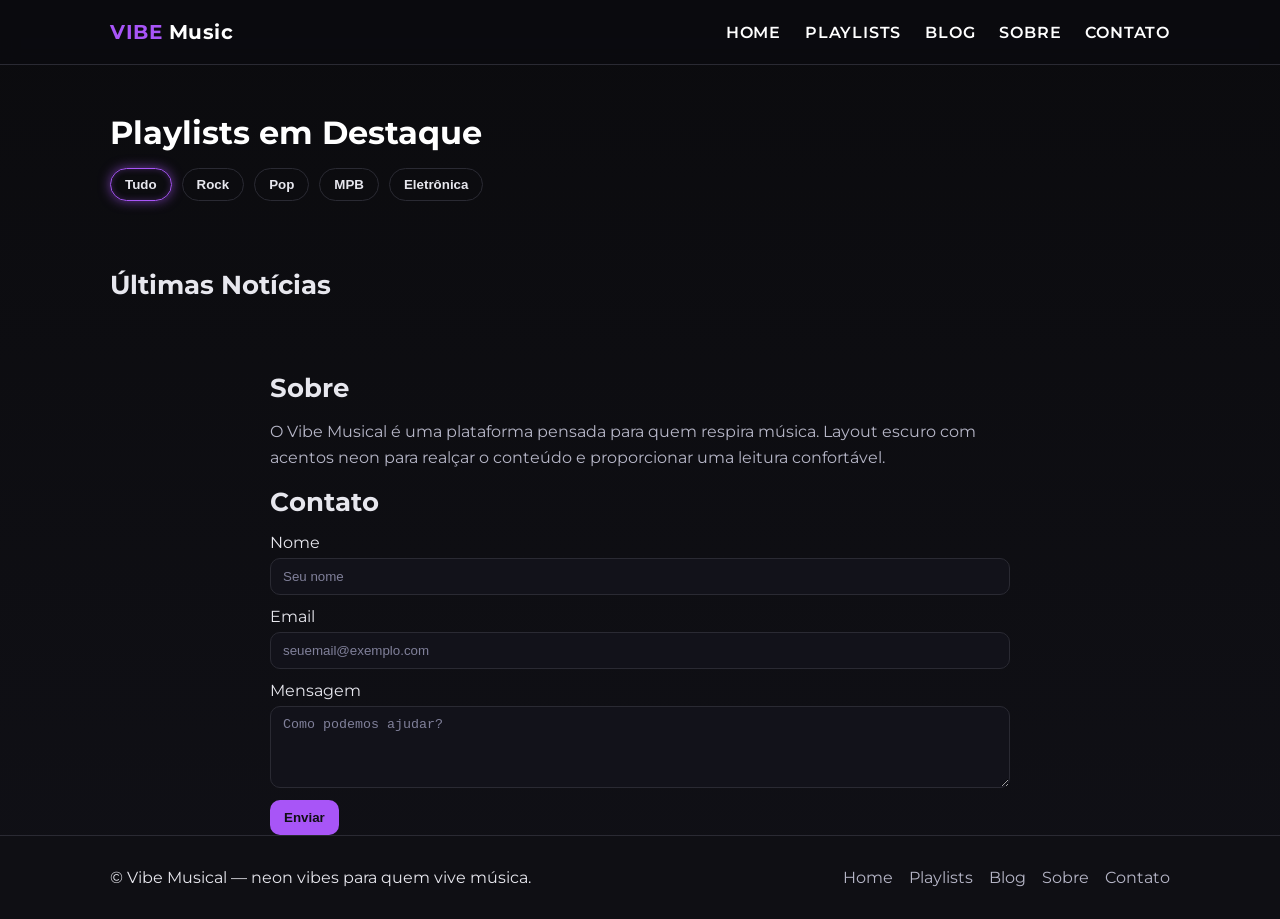
==== index.html @ f0f44915 "adiciona site Vibe Musical" ====
<!DOCTYPE html>
<html lang="pt-BR">
<head>
  <meta charset="UTF-8" />
  <meta name="viewport" content="width=device-width,initial-scale=1" />
  <title>Vibe Musical</title>
  <link rel="stylesheet" href="style.css" />
  <link rel="preconnect" href="https://fonts.googleapis.com">
  <link rel="preconnect" href="https://fonts.gstatic.com" crossorigin>
  <link
    href="https://fonts.googleapis.com/css2?family=Montserrat:wght@400;600;700&display=swap"
    rel="stylesheet">
</head>
<body>
  <header class="site-header">
    <div class="container header-inner">
      <a href="#" class="brand"><span class="color-text">Vibe</span> Music</a>

      <button class="nav-toggle" aria-label="Abrir menu" aria-expanded="false" aria-controls="primary-nav">
        <span class="nav-toggle-bar"></span>

        <span class="nav-toggle-bar"></span>
        <span class="nav-toggle-bar"></span>
      </button>

      <nav id="primary-nav" class="nav" data-visible="false">
        <a href="#home">HOME</a>
        <a href="#playlists">PLAYLISTS</a>
        <a href="#blog">BLOG</a>
        <a href="#sobre">SOBRE</a>
        <a href="#contato">CONTATO</a>
      </nav>
    </div>
  </header>

  <main>
    <!-- HERO -->
    <section class="hero" id="home">
      <div class="container hero-inner">
        <h1 class="page-title">Playlists em Destaque</h1>

        <div class="filter-row">
          <button class="pill active" data-genre="all">Tudo</button>
          <button class="pill" data-genre="Rock">Rock</button>
          <button class="pill" data-genre="Pop">Pop</button>
          <button class="pill" data-genre="MPB">MPB</button>
          <button class="pill" data-genre="Eletrônica">Eletrônica</button>
        </div>

        <div class="grid grid-playlists" id="playlistGrid">
          <!-- Cards gerados via JS -->
        </div>
      </div>
    </section>

    <!-- ÚLTIMAS NOTÍCIAS -->
    <section class="news" id="blog">
      <div class="container">
        <h2 class="section-title">Últimas Notícias</h2>
        <div class="grid grid-news" id="newsGrid">
          <!-- Cards gerados via JS -->
        </div>
      </div>
    </section>

    <!-- SOBRE -->
    <section class="sobre" id="sobre">
      <div class="container narrow">
        <h2 class="section-title">Sobre</h2>
        <p class="lead">
          O Vibe Musical é uma plataforma pensada para quem respira música.
          Layout escuro com acentos neon para realçar o conteúdo e proporcionar uma leitura confortável.
        </p>
      </div>
    </section>

    <!-- CONTATO -->
    <section class="contato" id="contato">
      <div class="container narrow">
        <h2 class="section-title">Contato</h2>
        <form class="contact-form" id="contactForm">
          <div class="form-row">
            <label for="nome">Nome</label>
            <input id="nome" name="nome" type="text" placeholder="Seu nome" required />
          </div>
          <div class="form-row">
            <label for="email">Email</label>
            <input id="email" name="email" type="email" placeholder="seuemail@exemplo.com" required />
          </div>
          <div class="form-row">
            <label for="mensagem">Mensagem</label>
            <textarea id="mensagem" name="mensagem" rows="4" placeholder="Como podemos ajudar?" required></textarea>
          </div>
          <button type="submit" class="btn">Enviar</button>
          <p class="form-feedback" id="formFeedback" hidden>Mensagem enviada! Entraremos em contato.</p>
        </form>
      </div>
    </section>
  </main>

  <footer class="site-footer">
    <div class="container footer-inner">
      <p>© Vibe Musical — neon vibes para quem vive música.</p>
      <div class="footer-links">
        <a href="#home">Home</a>
        <a href="#playlists">Playlists</a>
        <a href="#blog">Blog</a>
        <a href="#sobre">Sobre</a>
        <a href="#contato">Contato</a>
      </div>
    </div>
  </footer>

  <script src="script.js"></script>
</body>
</html>
---- style.css ----
:root {
  --black: #0b0b0e;
  --dark-grey: #14141a;
  --neon-purple: #a855f7;
  --light-neon-purple: #c084fc;
  --neon-green: #22d3ee;
  --text: #e7e7ee;
  --muted: #b6b6c7;
  --card: #1a1a22;
  --border: #2a2a33;
}

*,
*::before,
*::after { box-sizing: border-box; }

html, body {
  margin: 0;
  padding: 0;
  background: linear-gradient(180deg, var(--black) 0%, #101016 100%);
  color: var(--text);
  font-family: "Montserrat", system-ui, -apple-system, Segoe UI, Roboto, Arial, sans-serif;
}

img { max-width: 100%; display: block; }

a { color: var(--light-neon-purple); text-decoration: none; }
a:hover { color: var(--neon-green); }

.container {
  width: 100%;
  max-width: 1100px;
  margin: 0 auto;
  padding: 0 20px;
}
.color-text { 
    color: var(--neon-purple); 
    text-transform: uppercase;
}

/* Header */
.site-header {
  position: sticky;
  top: 0;
  z-index: 50;
  background: rgba(10, 10, 15, 0.8);
  backdrop-filter: blur(8px);
  border-bottom: 1px solid var(--border);
}

.header-inner {
  display: flex;
  align-items: center;
  justify-content: space-between;
  min-height: 64px;
}

.brand {
  font-weight: 700;
  font-size: 1.25rem;
  color: #fff;
  letter-spacing: 0.5px;
}

/* Nav */
.nav {
  display: flex;
  gap: 24px;
  align-items: center;
}

.nav a {
  color: #fff;
  font-weight: 600;
  letter-spacing: 0.8px;
}

.nav a:hover {
  color: var(--light-neon-purple);
}

/* Mobile toggle */
.nav-toggle {
  display: none;
  width: 44px;
  height: 36px;
  border: 1px solid var(--border);
  border-radius: 8px;
  background: var(--dark-grey);
  cursor: pointer;
  align-items: center;
  justify-content: center;
  gap: 4px;
}

.nav-toggle-bar {
  width: 22px;
  height: 2px;
  background: #fff;
  display: block;
  border-radius: 2px;
}

/* Hero */
.hero {
  padding: 48px 0 16px;
}

.page-title {
  font-size: 2rem;
  font-weight: 700;
  margin: 0 0 16px;
  color: #fff;
}

/* Pills (genre filter) */
.filter-row {
  display: flex;
  flex-wrap: wrap;
  gap: 10px;
  margin-bottom: 20px;
}

.pill {
  background: transparent;
  border: 1px solid var(--border);
  color: var(--text);
  padding: 8px 14px;
  border-radius: 999px;
  cursor: pointer;
  font-weight: 600;
}
.pill:hover { border-color: var(--light-neon-purple); color: var(--light-neon-purple); }
.pill.active {
  border-color: var(--neon-purple);
  box-shadow: 0 0 12px rgba(168,85,247,0.6), inset 0 0 6px rgba(168,85,247,0.3);
}

/* Grids */
.grid {
  display: grid;
  gap: 16px;
}

.grid-playlists {
  grid-template-columns: repeat(2, 1fr);
}

.grid-news {
  grid-template-columns: 1fr;
}

/* Cards */
.card {
  background: linear-gradient(180deg, var(--card), #191925);
  border: 1px solid var(--border);
  border-radius: 16px;
  overflow: hidden;
  position: relative;
}

.card-header {
  padding: 16px;
  display: flex;
  align-items: center;
  justify-content: space-between;
}

.card-title {
  font-weight: 700;
  font-size: 1.1rem;
  color: #fff;
}

.card-badge {
  font-size: 0.75rem;
  color: var(--neon-green);
  font-weight: 700;
}

.card-media {
  height: 140px;
  background: radial-gradient(120px 60px at 20% 30%, rgba(168,85,247,0.45), transparent 60%),
              radial-gradient(120px 60px at 80% 70%, rgba(34,211,238,0.35), transparent 60%),
              #12121a;
}

.card-body {
  padding: 16px;
  color: var(--muted);
  font-size: 0.95rem;
}

.card-actions {
  padding: 16px;
  display: flex;
  gap: 10px;
}

.btn {
  background: var(--neon-purple);
  color: #0f0f13;
  font-weight: 700;
  border: none;
  border-radius: 10px;
  padding: 10px 14px;
  cursor: pointer;
}
.btn:hover { background: var(--light-neon-purple); }

.btn-outline {
  background: transparent;
  color: var(--light-neon-purple);
  border: 1px solid var(--light-neon-purple);
}
.btn-outline:hover { color: var(--neon-green); border-color: var(--neon-green); }

/* News section */
.news { padding: 24px 0 48px; }
.section-title { font-size: 1.6rem; margin: 8px 0 16px; }

/* News card specifics */
.news-card {
  display: grid;
  grid-template-columns: 120px 1fr;
  gap: 16px;
  align-items: center;
  background: var(--card);
  border: 1px solid var(--border);
  border-radius: 16px;
  overflow: hidden;
}

.news-thumb {
  width: 120px;
  height: 120px;
  background:
    linear-gradient(135deg, rgba(168,85,247,0.5), rgba(34,211,238,0.4)),
    #1a1a22;
}

.news-content {
  padding-right: 16px;
}

.news-title {
  color: #fff;
  font-weight: 700;
  margin: 2px 0 6px;
}

.news-excerpt {
  color: var(--muted);
  font-size: 0.95rem;
}

/* Sobre & Contato */
.narrow { max-width: 780px; }
.lead { color: var(--muted); line-height: 1.6; }

.contact-form { margin-top: 12px; }
.form-row { display: grid; gap: 6px; margin-bottom: 12px; }
input, textarea {
  background: #12121a;
  border: 1px solid var(--border);
  color: var(--text);
  padding: 10px 12px;
  border-radius: 10px;
}
input::placeholder, textarea::placeholder { color: #80809a; }

/* Footer */
.site-footer {
  border-top: 1px solid var(--border);
  background: #0f0f14;
}
.footer-inner {
  display: flex;
  align-items: center;
  justify-content: space-between;
  gap: 10px;
  padding: 16px 20px;
}
.footer-links {
  display: flex;
  gap: 16px;
}
.footer-links a { color: var(--muted); }
.footer-links a:hover { color: var(--light-neon-purple); }

/* Responsive */
@media (max-width: 900px) {
  .grid-playlists { grid-template-columns: 1fr; }
}

@media (max-width: 768px) {
  .nav { display: none; }
  .nav[data-visible="true"] {
    display: flex;
    flex-direction: column;
    position: absolute;
    top: 64px;
    right: 20px;
    background: #12121a;
    border: 1px solid var(--border);
    border-radius: 12px;
    padding: 12px;
    gap: 12px;
  }
  .nav-toggle { display: inline-flex; }
  .news-card { grid-template-columns: 1fr; }
}
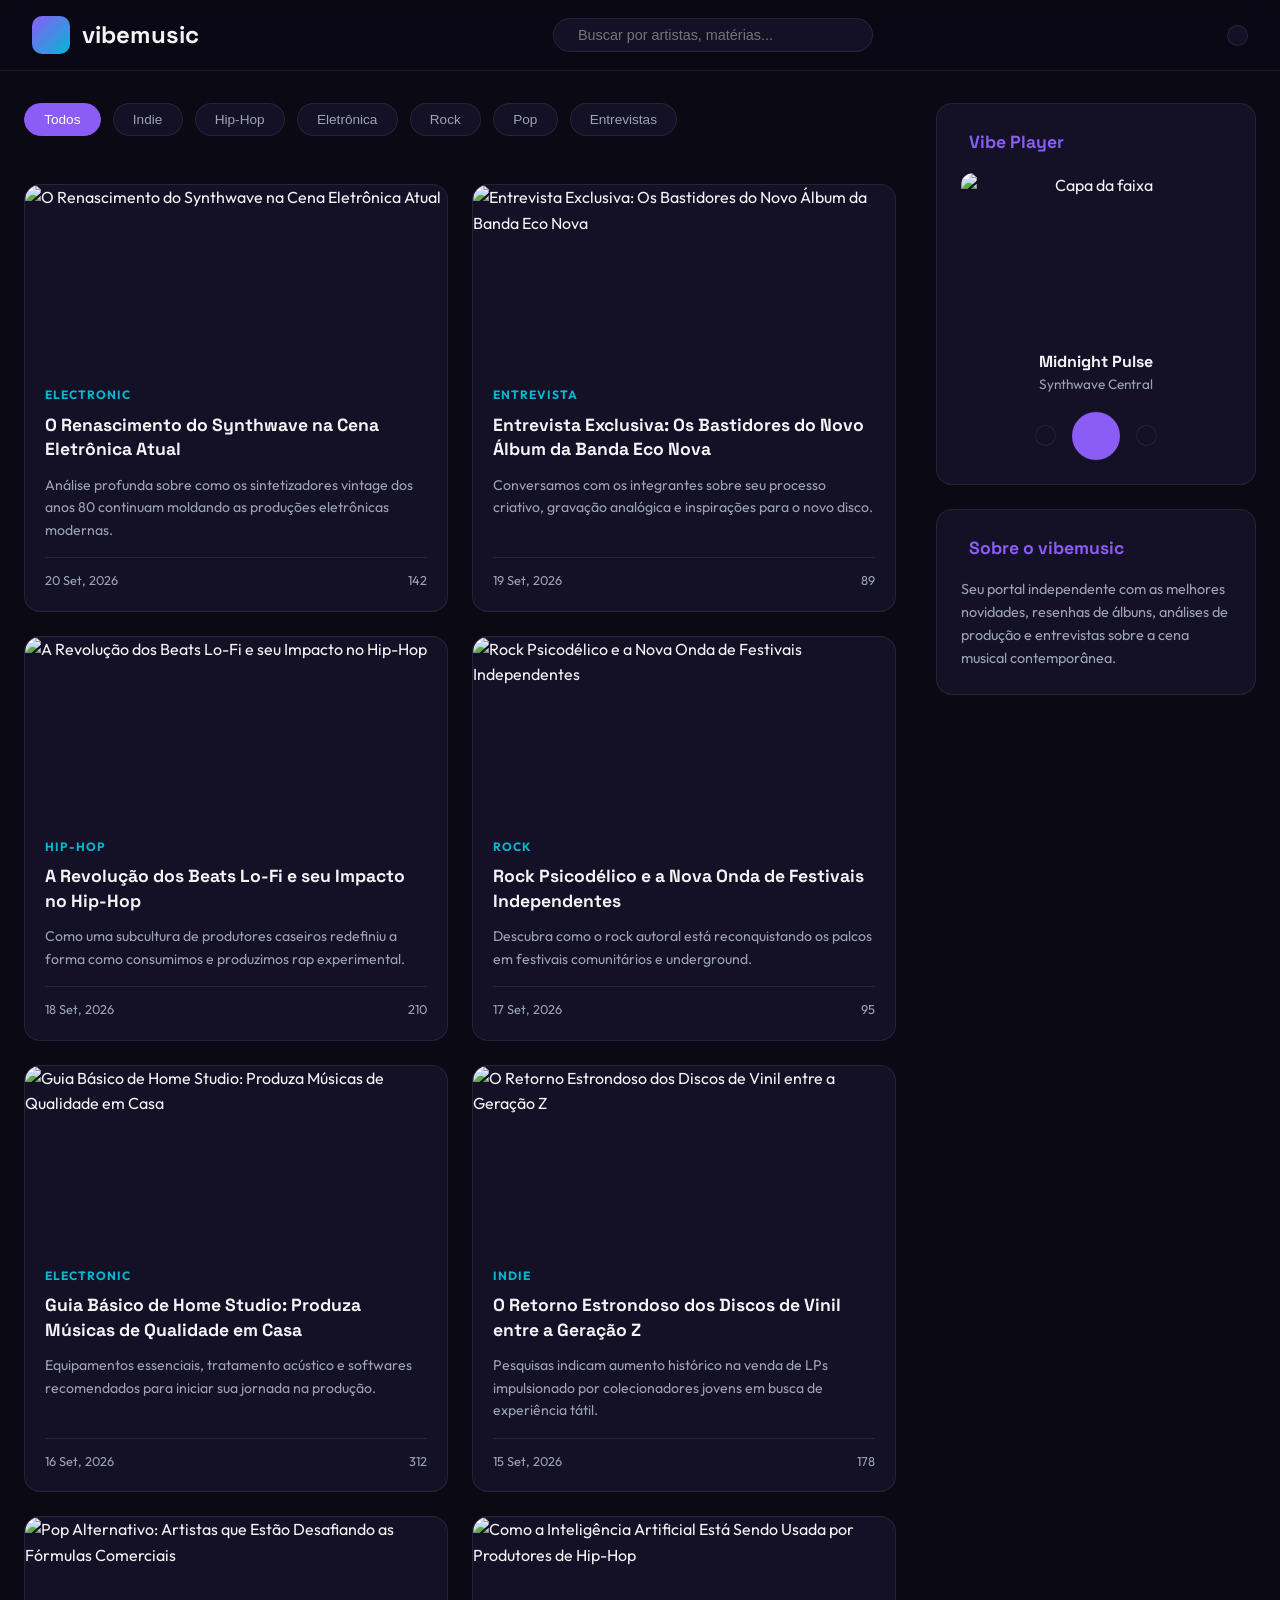
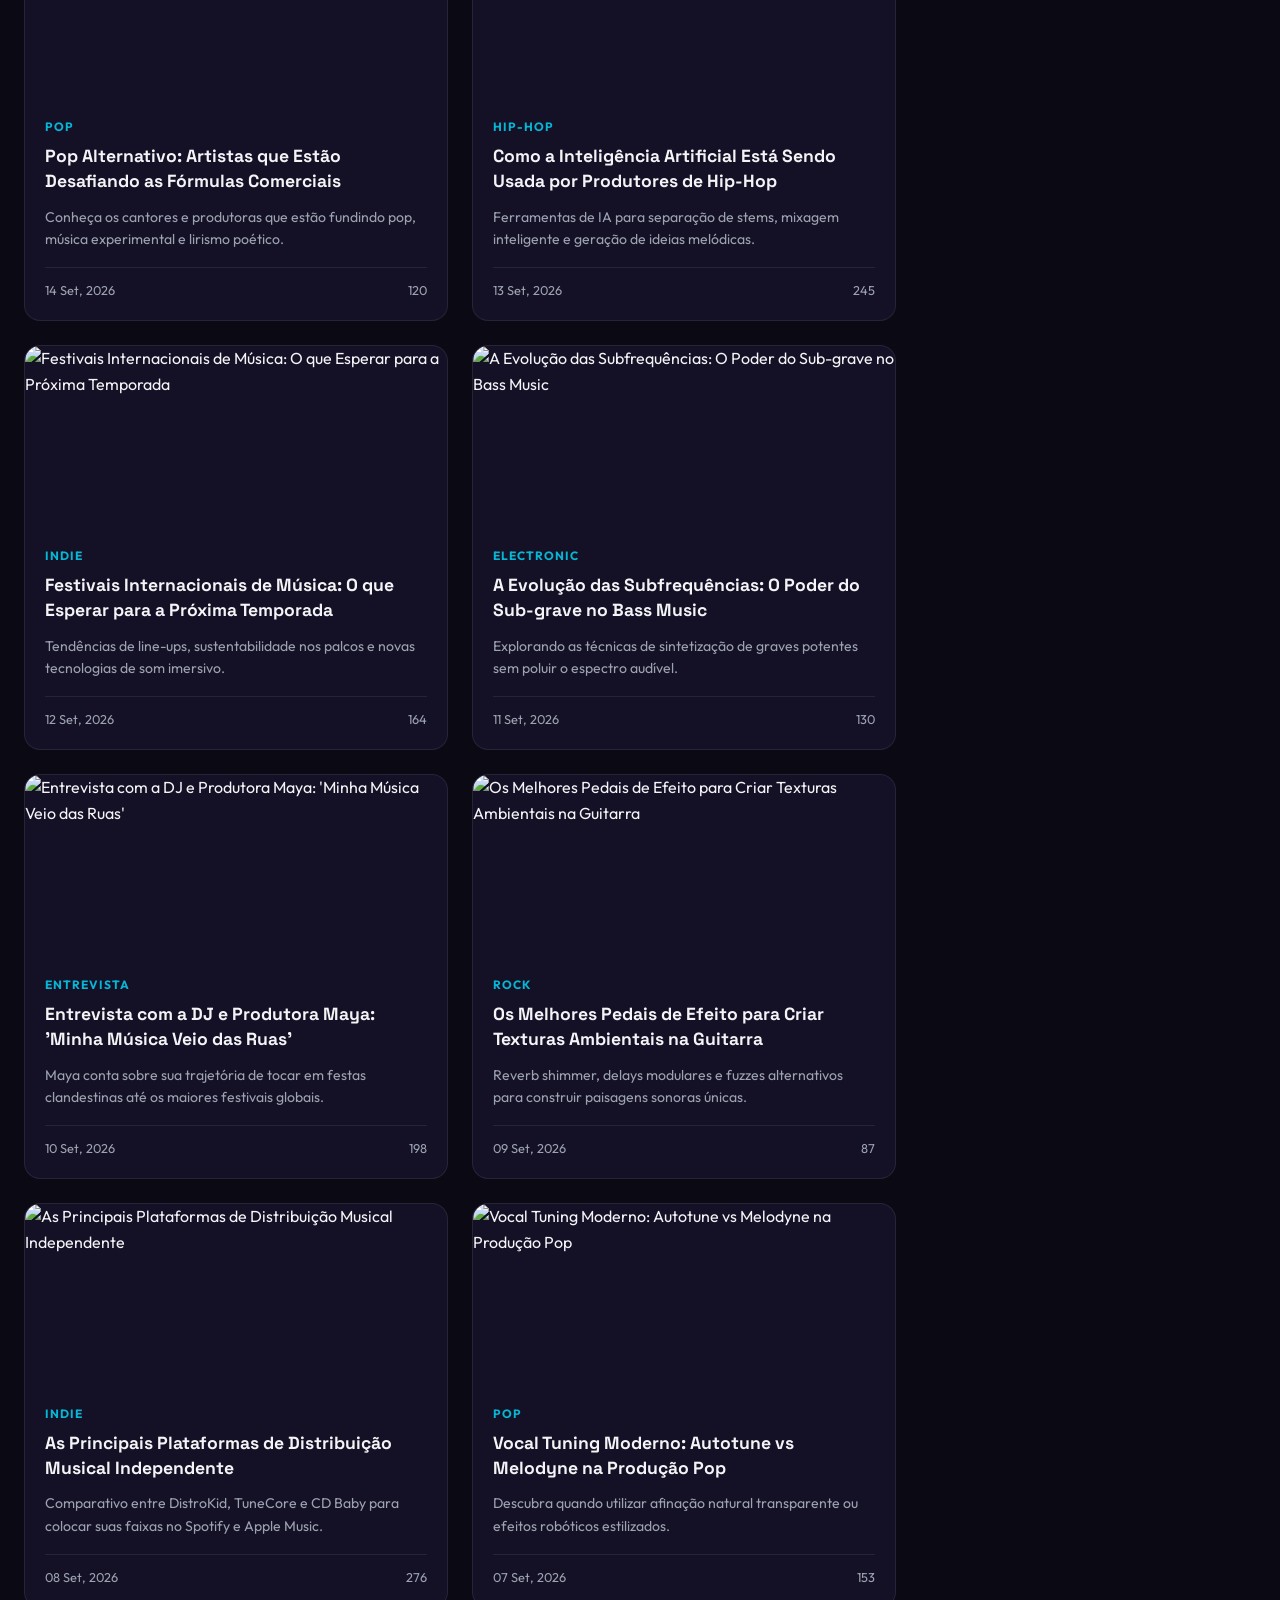
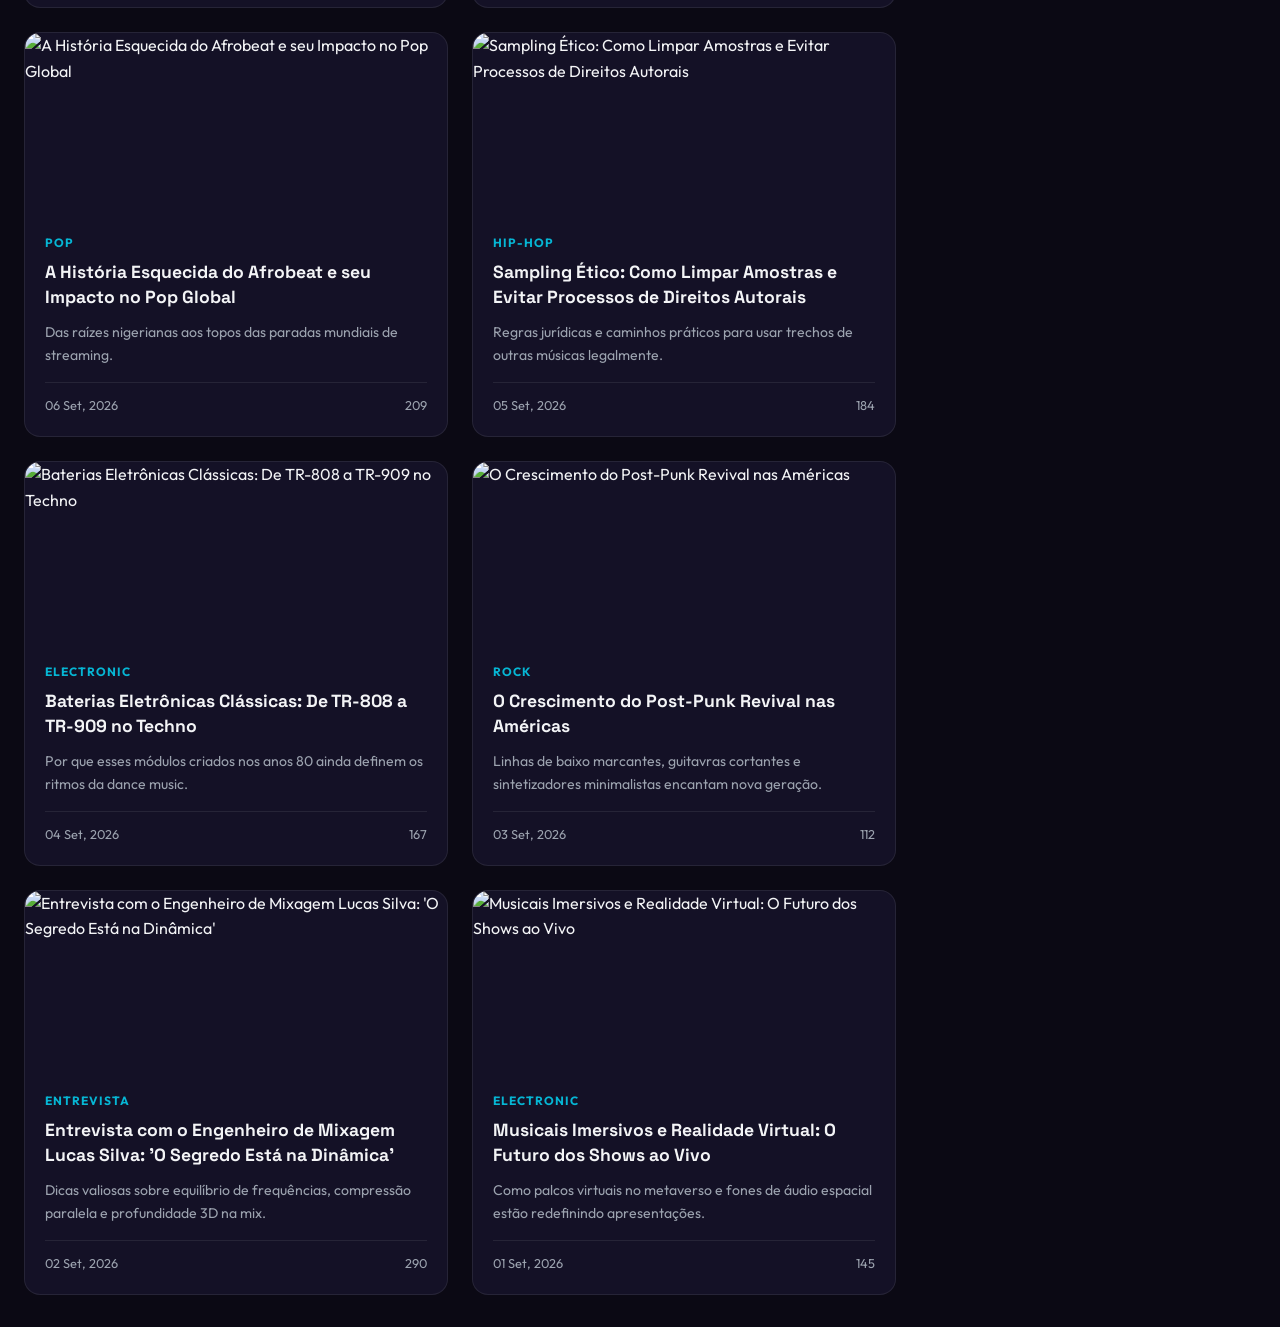
==== commit ce1a3a07: "mudanca site vibemusic" ====
--- a/index.html
+++ b/index.html
@@ -1,116 +1,823 @@
 <!DOCTYPE html>
 <html lang="pt-BR">
 <head>
-  <meta charset="UTF-8" />
-  <meta name="viewport" content="width=device-width,initial-scale=1" />
-  <title>Vibe Musical</title>
-  <link rel="stylesheet" href="style.css" />
+  <meta charset="UTF-8">
+  <meta name="viewport" content="width=device-width, initial-scale=1.0">
+  <title>Vibemusic — O Pulso da Música Contemporânea</title>
   <link rel="preconnect" href="https://fonts.googleapis.com">
   <link rel="preconnect" href="https://fonts.gstatic.com" crossorigin>
-  <link
-    href="https://fonts.googleapis.com/css2?family=Montserrat:wght@400;600;700&display=swap"
-    rel="stylesheet">
+  <link href="https://fonts.googleapis.com/css2?family=Outfit:wght@300;400;600;800&family=Space+Grotesk:wght@400;600;700&display=swap" rel="stylesheet">
+  <script src="https://unpkg.com/lucide@latest"></script>
+  <style>
+    :root {
+      --bg-dark: #0b0914;
+      --bg-card: #141126;
+      --bg-card-hover: #1c1836;
+      --accent-purple: #8b5cf6;
+      --accent-cyan: #06b6d4;
+      --accent-neon: #a855f7;
+      --text-main: #f3f4f6;
+      --text-muted: #9ca3af;
+      --border-color: rgba(255, 255, 255, 0.08);
+      --font-heading: 'Space Grotesk', sans-serif;
+      --font-body: 'Outfit', sans-serif;
+    }
+
+    [data-theme="light"] {
+      --bg-dark: #f8fafc;
+      --bg-card: #ffffff;
+      --bg-card-hover: #f1f5f9;
+      --text-main: #0f172a;
+      --text-muted: #64748b;
+      --border-color: rgba(0, 0, 0, 0.08);
+    }
+
+    * {
+      margin: 0;
+      padding: 0;
+      box-sizing: border-box;
+      transition: background-color 0.3s ease, color 0.3s ease, border-color 0.3s ease;
+    }
+
+    body {
+      background-color: var(--bg-dark);
+      color: var(--text-main);
+      font-family: var(--font-body);
+      line-height: 1.6;
+      overflow-x: hidden;
+    }
+
+    h1, h2, h3, h4, .brand-text {
+      font-family: var(--font-heading);
+    }
+
+    header {
+      position: sticky;
+      top: 0;
+      z-index: 100;
+      background-color: rgba(11, 9, 20, 0.85);
+      backdrop-filter: blur(12px);
+      border-bottom: 1px solid var(--border-color);
+      padding: 1rem 2rem;
+    }
+
+    .header-container {
+      max-width: 1280px;
+      margin: 0 auto;
+      display: flex;
+      justify-content: space-between;
+      align-items: center;
+    }
+
+    .logo {
+      display: flex;
+      align-items: center;
+      gap: 0.75rem;
+      text-decoration: none;
+      color: var(--text-main);
+      font-size: 1.5rem;
+      font-weight: 800;
+    }
+
+    .logo-icon {
+      width: 38px;
+      height: 38px;
+      background: linear-gradient(135deg, var(--accent-purple), var(--accent-cyan));
+      border-radius: 10px;
+      display: flex;
+      align-items: center;
+      justify-content: center;
+      color: white;
+    }
+
+    .search-bar {
+      display: flex;
+      align-items: center;
+      background: var(--bg-card);
+      border: 1px solid var(--border-color);
+      padding: 0.5rem 1rem;
+      border-radius: 30px;
+      width: 320px;
+    }
+
+    .search-bar input {
+      background: transparent;
+      border: none;
+      outline: none;
+      color: var(--text-main);
+      margin-left: 0.5rem;
+      width: 100%;
+      font-size: 0.9rem;
+    }
+
+    .nav-actions {
+      display: flex;
+      align-items: center;
+      gap: 1rem;
+    }
+
+    .btn-icon {
+      background: var(--bg-card);
+      border: 1px solid var(--border-color);
+      color: var(--text-main);
+      padding: 0.6rem;
+      border-radius: 50%;
+      cursor: pointer;
+      display: flex;
+      align-items: center;
+      justify-content: center;
+    }
+
+    .container {
+      max-width: 1280px;
+      margin: 2rem auto;
+      padding: 0 1.5rem;
+      display: grid;
+      grid-template-columns: 1fr 320px;
+      gap: 2.5rem;
+    }
+
+    .filter-tags {
+      display: flex;
+      gap: 0.75rem;
+      overflow-x: auto;
+      padding-bottom: 1rem;
+      margin-bottom: 2rem;
+      scrollbar-width: none;
+    }
+
+    .filter-tag {
+      background: var(--bg-card);
+      border: 1px solid var(--border-color);
+      color: var(--text-muted);
+      padding: 0.5rem 1.2rem;
+      border-radius: 20px;
+      font-size: 0.85rem;
+      cursor: pointer;
+      white-space: nowrap;
+    }
+
+    .filter-tag.active {
+      background: var(--accent-purple);
+      color: white;
+      border-color: var(--accent-purple);
+    }
+
+    .posts-grid {
+      display: grid;
+      grid-template-columns: repeat(auto-fill, minmax(280px, 1fr));
+      gap: 1.5rem;
+    }
+
+    .post-card {
+      background: var(--bg-card);
+      border: 1px solid var(--border-color);
+      border-radius: 16px;
+      overflow: hidden;
+      display: flex;
+      flex-direction: column;
+      cursor: pointer;
+    }
+
+    .post-card:hover {
+      transform: translateY(-4px);
+      border-color: var(--accent-purple);
+      transition: all 0.3s ease;
+    }
+
+    .post-thumb {
+      width: 100%;
+      height: 180px;
+      object-fit: cover;
+    }
+
+    .post-content {
+      padding: 1.25rem;
+      display: flex;
+      flex-direction: column;
+      flex-grow: 1;
+    }
+
+    .post-category {
+      color: var(--accent-cyan);
+      font-size: 0.75rem;
+      font-weight: 700;
+      text-transform: uppercase;
+      letter-spacing: 1px;
+      margin-bottom: 0.5rem;
+    }
+
+    .post-title {
+      font-size: 1.1rem;
+      font-weight: 700;
+      margin-bottom: 0.75rem;
+      line-height: 1.4;
+    }
+
+    .post-excerpt {
+      color: var(--text-muted);
+      font-size: 0.88rem;
+      margin-bottom: 1rem;
+      flex-grow: 1;
+    }
+
+    .post-footer {
+      display: flex;
+      justify-content: space-between;
+      align-items: center;
+      border-top: 1px solid var(--border-color);
+      padding-top: 0.75rem;
+      font-size: 0.8rem;
+      color: var(--text-muted);
+    }
+
+    .sidebar-widget {
+      background: var(--bg-card);
+      border: 1px solid var(--border-color);
+      border-radius: 16px;
+      padding: 1.5rem;
+      margin-bottom: 1.5rem;
+    }
+
+    .widget-title {
+      font-size: 1.1rem;
+      margin-bottom: 1rem;
+      display: flex;
+      align-items: center;
+      gap: 0.5rem;
+      color: var(--accent-purple);
+    }
+
+    .audio-player {
+      display: flex;
+      flex-direction: column;
+      align-items: center;
+      text-align: center;
+    }
+
+    .track-cover {
+      width: 100%;
+      height: 160px;
+      border-radius: 12px;
+      object-fit: cover;
+      margin-bottom: 1rem;
+    }
+
+    .player-controls {
+      display: flex;
+      align-items: center;
+      gap: 1rem;
+      margin-top: 1rem;
+    }
+
+    .play-btn {
+      width: 48px;
+      height: 48px;
+      border-radius: 50%;
+      background: var(--accent-purple);
+      color: white;
+      border: none;
+      display: flex;
+      align-items: center;
+      justify-content: center;
+      cursor: pointer;
+    }
+
+    .modal-overlay {
+      position: fixed;
+      top: 0;
+      left: 0;
+      width: 100%;
+      height: 100%;
+      background: rgba(0, 0, 0, 0.8);
+      backdrop-filter: blur(8px);
+      display: none;
+      align-items: center;
+      justify-content: center;
+      z-index: 1000;
+      padding: 1rem;
+    }
+
+    .modal-content {
+      background: var(--bg-card);
+      border: 1px solid var(--border-color);
+      width: 100%;
+      max-width: 720px;
+      max-height: 90vh;
+      overflow-y: auto;
+      border-radius: 20px;
+      padding: 2rem;
+      position: relative;
+    }
+
+    .article-header-img {
+      width: 100%;
+      height: 280px;
+      object-fit: cover;
+      border-radius: 12px;
+      margin: 1rem 0 1.5rem 0;
+    }
+
+    .article-body-text {
+      font-size: 1.05rem;
+      line-height: 1.8;
+      color: var(--text-main);
+      margin-bottom: 2rem;
+      white-space: pre-line;
+    }
+
+    .close-modal-icon {
+      position: absolute;
+      top: 1.25rem;
+      right: 1.25rem;
+      background: var(--bg-dark);
+      border: 1px solid var(--border-color);
+      color: var(--text-main);
+      width: 36px;
+      height: 36px;
+      border-radius: 50%;
+      display: flex;
+      align-items: center;
+      justify-content: center;
+      cursor: pointer;
+    }
+
+    @media (max-width: 900px) {
+      .container {
+        grid-template-columns: 1fr;
+      }
+      .search-bar {
+        display: none;
+      }
+    }
+  </style>
 </head>
 <body>
-  <header class="site-header">
-    <div class="container header-inner">
-      <a href="#" class="brand"><span class="color-text">Vibe</span> Music</a>
-
-      <button class="nav-toggle" aria-label="Abrir menu" aria-expanded="false" aria-controls="primary-nav">
-        <span class="nav-toggle-bar"></span>
-
-        <span class="nav-toggle-bar"></span>
-        <span class="nav-toggle-bar"></span>
-      </button>
-
-      <nav id="primary-nav" class="nav" data-visible="false">
-        <a href="#home">HOME</a>
-        <a href="#playlists">PLAYLISTS</a>
-        <a href="#blog">BLOG</a>
-        <a href="#sobre">SOBRE</a>
-        <a href="#contato">CONTATO</a>
-      </nav>
+
+  <header>
+    <div class="header-container">
+      <a href="#" class="logo">
+        <div class="logo-icon"><i data-lucide="disc"></i></div>
+        <span class="brand-text">vibemusic</span>
+      </a>
+
+      <div class="search-bar">
+        <i data-lucide="search" style="color: var(--text-muted);"></i>
+        <input type="text" id="searchInput" placeholder="Buscar por artistas, matérias...">
+      </div>
+
+      <div class="nav-actions">
+        <button class="btn-icon" id="themeToggle" title="Alternar Tema">
+          <i data-lucide="sun"></i>
+        </button>
+      </div>
     </div>
   </header>
 
-  <main>
-    <!-- HERO -->
-    <section class="hero" id="home">
-      <div class="container hero-inner">
-        <h1 class="page-title">Playlists em Destaque</h1>
-
-        <div class="filter-row">
-          <button class="pill active" data-genre="all">Tudo</button>
-          <button class="pill" data-genre="Rock">Rock</button>
-          <button class="pill" data-genre="Pop">Pop</button>
-          <button class="pill" data-genre="MPB">MPB</button>
-          <button class="pill" data-genre="Eletrônica">Eletrônica</button>
-        </div>
-
-        <div class="grid grid-playlists" id="playlistGrid">
-          <!-- Cards gerados via JS -->
+  <div class="container">
+    <main>
+      <div class="filter-tags" id="filterContainer">
+        <button class="filter-tag active" data-category="todos">Todos</button>
+        <button class="filter-tag" data-category="Indie">Indie</button>
+        <button class="filter-tag" data-category="Hip-Hop">Hip-Hop</button>
+        <button class="filter-tag" data-category="Electronic">Eletrônica</button>
+        <button class="filter-tag" data-category="Rock">Rock</button>
+        <button class="filter-tag" data-category="Pop">Pop</button>
+        <button class="filter-tag" data-category="Entrevista">Entrevistas</button>
+      </div>
+
+      <div class="posts-grid" id="postsGrid"></div>
+    </main>
+
+    <aside>
+      <div class="sidebar-widget">
+        <h3 class="widget-title"><i data-lucide="radio"></i> Vibe Player</h3>
+        <div class="audio-player">
+          <img src="https://images.unsplash.com/photo-1514525253161-7a46d19cd819?w=400" alt="Capa da faixa" class="track-cover">
+          <h4>Midnight Pulse</h4>
+          <p style="font-size: 0.85rem; color: var(--text-muted);">Synthwave Central</p>
+
+          <div class="player-controls">
+            <button class="btn-icon"><i data-lucide="skip-back"></i></button>
+            <button class="play-btn"><i data-lucide="play"></i></button>
+            <button class="btn-icon"><i data-lucide="skip-forward"></i></button>
+          </div>
         </div>
       </div>
-    </section>
-
-    <!-- ÚLTIMAS NOTÍCIAS -->
-    <section class="news" id="blog">
-      <div class="container">
-        <h2 class="section-title">Últimas Notícias</h2>
-        <div class="grid grid-news" id="newsGrid">
-          <!-- Cards gerados via JS -->
-        </div>
-      </div>
-    </section>
-
-    <!-- SOBRE -->
-    <section class="sobre" id="sobre">
-      <div class="container narrow">
-        <h2 class="section-title">Sobre</h2>
-        <p class="lead">
-          O Vibe Musical é uma plataforma pensada para quem respira música.
-          Layout escuro com acentos neon para realçar o conteúdo e proporcionar uma leitura confortável.
+
+      <div class="sidebar-widget">
+        <h3 class="widget-title"><i data-lucide="sparkles"></i> Sobre o vibemusic</h3>
+        <p style="font-size: 0.9rem; color: var(--text-muted);">
+          Seu portal independente com as melhores novidades, resenhas de álbuns, análises de produção e entrevistas sobre a cena musical contemporânea.
         </p>
       </div>
-    </section>
-
-    <!-- CONTATO -->
-    <section class="contato" id="contato">
-      <div class="container narrow">
-        <h2 class="section-title">Contato</h2>
-        <form class="contact-form" id="contactForm">
-          <div class="form-row">
-            <label for="nome">Nome</label>
-            <input id="nome" name="nome" type="text" placeholder="Seu nome" required />
+    </aside>
+  </div>
+
+  <!-- Modal Leitor de Artigo Completo -->
+  <div class="modal-overlay" id="articleModalOverlay">
+    <div class="modal-content" id="articleModalContent">
+      <button class="close-modal-icon" onclick="closeArticleModal()"><i data-lucide="x"></i></button>
+      <div id="articleFullView"></div>
+    </div>
+  </div>
+
+  <script>
+    const initialPosts = [
+      {
+        id: 1,
+        title: "O Renascimento do Synthwave na Cena Eletrônica Atual",
+        category: "Electronic",
+        excerpt: "Análise profunda sobre como os sintetizadores vintage dos anos 80 continuam moldando as produções eletrônicas modernas.",
+        content: `O Synthwave não é apenas uma nostalgia passageira dos anos 1980; tornou-se uma das forças estéticas e musicais mais influentes da música eletrônica contemporânea. Com produções caracterizadas por sintetizadores analógicos arpejados, drum machines encorpadas e timbres hipnóticos, o gênero conquistou tanto o underground quanto grandes produções de cinema e games.
+
+Nos últimos anos, artistas contemporâneos resgataram equipamentos como o Roland Juno-106 e o Prophet-5 para criar atmosferas cinematográficas. A combinação do design de som retrô com técnicas modernas de mixagem e compressão permitiu que o estilo soasse limpo nas pistas de dança, sem perder a textura vintage.
+
+Além disso, a estética visual do Synthwave — repleta de neon, gradientes roxos e imagens retrofuturistas — tornou-se uma marca registrada na cultura pop. O futuro do gênero promete ainda mais fusões com o Synthpop moderno e o Industrial Techno.`,
+        image: "https://images.unsplash.com/photo-1508700115892-45ecd05ae2ad?w=800",
+        date: "20 Set, 2026",
+        author: "Redação Vibemusic",
+        likes: 142
+      },
+      {
+        id: 2,
+        title: "Entrevista Exclusiva: Os Bastidores do Novo Álbum da Banda Eco Nova",
+        category: "Entrevista",
+        excerpt: "Conversamos com os integrantes sobre seu processo criativo, gravação analógica e inspirações para o novo disco.",
+        content: `A banda Eco Nova acaba de lançar seu aguardado terceiro álbum de estúdio, e o resultado é uma obra-prima de arranjos orgânicos e timbres espaciais. Em conversa exclusiva com o vibemusic, o vocalista e produtor do grupo revelou os detalhes da gravação realizada em um estúdio isolado na serra.
+
+"Decidimos abrir mão de instrumentos virtuais neste trabalho. Gravamos tudo em fita magnética analógica de 2 polegadas para capturar o ar e a imperfeição natural da execução ao vivo", explica o vocalista.
+
+O álbum aborda temas como conexão humana, sustentabilidade e a busca por desacelerar em um mundo digital acelerado. Com turnê nacional confirmada para os próximos meses, a banda promete levar esse mesmo som quente e imersivo para os palcos.`,
+        image: "https://images.unsplash.com/photo-1511671782779-c97d3d27a1d4?w=800",
+        date: "19 Set, 2026",
+        author: "Lucas Silveira",
+        likes: 89
+      },
+      {
+        id: 3,
+        title: "A Revolução dos Beats Lo-Fi e seu Impacto no Hip-Hop",
+        category: "Hip-Hop",
+        excerpt: "Como uma subcultura de produtores caseiros redefiniu a forma como consumimos e produzimos rap experimental.",
+        content: `O Lo-Fi Hip-Hop deixou de ser apenas um som de fundo para estudos e transformou-se em um movimento cultural global. Caracterizado por ritmos desacelerados, chiados de disco de vinil e samplers nostálgicos de piano e jazz, o subgênero provou que a produção caseira possui um valor artístico inestimável.
+
+Grande parte do apelo do Lo-Fi reside no seu sentimento de intimidade e acolhimento. Em uma época dominada por produções hiper-comprimidas e perfeccionistas, os pequenos erros, as oscilações de afinação e o ruído de fundo oferecem uma sensação de humanidade e conforto emocional aos ouvintes.
+
+Produtores independentes estão monetizando suas faixas diretamente em serviços de streaming e plataformas de licensing, provando que um estúdio caríssimo não é mais pré-requisito para alcançar milhões de ouvintes pelo mundo.`,
+        image: "https://images.unsplash.com/photo-1514525253161-7a46d19cd819?w=800",
+        date: "18 Set, 2026",
+        author: "Mariana Costa",
+        likes: 210
+      },
+      {
+        id: 4,
+        title: "Rock Psicodélico e a Nova Onda de Festivais Independentes",
+        category: "Rock",
+        excerpt: "Descubra como o rock autoral está reconquistando os palcos em festivais comunitários e underground.",
+        content: `Longe das grandes arenas e circuitos comerciais, uma nova cena de rock psicodélico e autoral ganha força em festivais independentes espalhados pelo país. Com pedais de fuzz, longas jams instrumentais e iluminação psicodélica analógica, o público encontra nesses eventos uma experiência sensorial imersiva.
+
+Os organizadores desses festivais priorizam a comunidade e a diversidade sonora. Em vez de focarem apenas em grandes nomes conhecidos, a programação é montada dando destaque igual a bandas emergentes e coletivos de arte local.
+
+Essa movimentação descentralizada reforça a resiliência do rock como gênero experimental e dinâmico, provando que a energia do palco autoral continua mais viva e relevante do que nunca.`,
+        image: "https://images.unsplash.com/photo-1470225620780-dba8ba36b745?w=800",
+        date: "17 Set, 2026",
+        author: "Redação Vibemusic",
+        likes: 95
+      },
+      {
+        id: 5,
+        title: "Guia Básico de Home Studio: Produza Músicas de Qualidade em Casa",
+        category: "Electronic",
+        excerpt: "Equipamentos essenciais, tratamento acústico e softwares recomendados para iniciar sua jornada na produção.",
+        content: `Montar um home studio funcional hoje em dia é muito mais acessível do que há uma década. Com os avanços das interfaces de áudio e dos monitores de referência de entrada, é possível alcançar resultados profissionais em um quarto de apartamento.
+
+O primeiro passo é investir em uma boa interface de áudio USB com conversores limpos e um par de monitores de áudio de resposta plana. O tratamento acústico básico do ambiente — com painéis de absorção estrategicamente posicionados — costuma fazer mais diferença na qualidade final da mixagem do que microfones extremamente caros.
+
+Escolher uma DAW (Digital Audio Workstation) que se adapte ao seu fluxo de trabalho, como Ableton Live, Logic Pro ou FL Studio, completa a base necessária para transformar suas ideias musicais em faixas prontas para o lançamento.`,
+        image: "https://images.unsplash.com/photo-1598488035139-bdbb2231ce04?w=800",
+        date: "16 Set, 2026",
+        author: "Rafael Mello",
+        likes: 312
+      },
+      {
+        id: 6,
+        title: "O Retorno Estrondoso dos Discos de Vinil entre a Geração Z",
+        category: "Indie",
+        excerpt: "Pesquisas indicam aumento histórico na venda de LPs impulsionado por colecionadores jovens em busca de experiência tátil.",
+        content: `Na era do streaming ilimitado e imediato, pode parecer paradoxal que o formato analógico do disco de vinil continue quebrando recordes de vendas ano a ano. Contudo, para a Geração Z, o vinil representa um ritual consciente de appreciation musical.
+
+Diferente do consumo fragmentado de playlists aleatórias, colocar um LP na vitrola exige parar, olhar o encarte, admirar a arte de capa e ouvir o álbum na sequência planejada pelo artista.
+
+Além disso, os discos tornaram-se itens de coleção e decoração que expressam a identidade do ouvinte. O movimento incentivou inclusive o surgimento de novas fábricas de prensagem e lojas independentes de discos nas grandes metrópoles.`,
+        image: "https://images.unsplash.com/photo-1539375665275-f9de415ef9ac?w=800",
+        date: "15 Set, 2026",
+        author: "Redação Vibemusic",
+        likes: 178
+      },
+      {
+        id: 7,
+        title: "Pop Alternativo: Artistas que Estão Desafiando as Fórmulas Comerciais",
+        category: "Pop",
+        excerpt: "Conheça os cantores e produtoras que estão fundindo pop, música experimental e lirismo poético.",
+        content: `O Pop Alternativo consolidou-se como um dos espaços mais férteis para inovação na indústria fonográfica. Ao misturar estruturas melódicas marcantes com timbres eletrônicos arrojados e letras introspectivas, os artistas dessa vertente recusam a fórmula genérica do pop comercial tradicional.
+
+Nomes emergentes da cena combinam influências que vão desde o R&B futurista até a música folclórica e o hyperpop. Essa mistura sem barreiras resulta em faixas dinâmicas que surpreendem o ouvinte a cada compasso.
+
+As redes sociais e as playlists curadas desempenham papel fundamental na divulgação desses talentos, permitindo que públicos globais descubram músicas autênticas que desafiam os padrões vigentes.`,
+        image: "https://images.unsplash.com/photo-1516450360452-9312f5e86fc7?w=800",
+        date: "14 Set, 2026",
+        author: "Camila Torres",
+        likes: 120
+      },
+      {
+        id: 8,
+        title: "Como a Inteligência Artificial Está Sendo Usada por Produtores de Hip-Hop",
+        category: "Hip-Hop",
+        excerpt: "Ferramentas de IA para separação de stems, mixagem inteligente e geração de ideias melódicas.",
+        content: `A inteligência artificial transformou-se em uma aliada no processo criativo da produção de Hip-Hop. Longe de substituir a sensibilidade do produtor, os novos algoritmos são utilizados para acelerar etapas técnicas e inspirar novos arranjos.
+
+Uma das aplicações mais revolucionárias é a separação de stems por IA, que permite isolar vocais, baterias e baixos de gravações antigas com clareza sem precedentes para amostragem (sampling).
+
+Outra frente forte é a otimização da mixagem, onde plugins de equalização e compressão assistida analisam o espectro de frequências em tempo real e sugerem ajustes precisos. O toque final e a alma do beat, no entanto, continuam sob o domínio do criador humano.`,
+        image: "https://images.unsplash.com/photo-1509198397868-475647b2a1e5?w=800",
+        date: "13 Set, 2026",
+        author: "Redação Vibemusic",
+        likes: 245
+      },
+      {
+        id: 9,
+        title: "Festivais Internacionais de Música: O que Esperar para a Próxima Temporada",
+        category: "Indie",
+        excerpt: "Tendências de line-ups, sustentabilidade nos palcos e novas tecnologias de som imersivo.",
+        content: `A temporada internacional de festivais promete grandes transformações na experiência do público. Com um foco renovado em sustentabilidade ambiental e inovação tecnológica, os organizadores estão redefinindo a infraestrutura dos palcos.
+
+Uso de energia limpa (solar e de baterias), redução drástica de plásticos de uso único e logística de transporte sustentável tornaram-se compromissos centrais de grandes eventos globais.
+
+No campo sonoro, a implementação de sistemas de áudio espacial imersivo garante que o espectador tenha uma qualidade de audição perfeita em qualquer ponto do gramado, elevando o padrão de produções ao vivo.`,
+        image: "https://images.unsplash.com/photo-1492684223066-81342ee5ff30?w=800",
+        date: "12 Set, 2026",
+        author: "Thiago Lima",
+        likes: 164
+      },
+      {
+        id: 10,
+        title: "A Evolução das Subfrequências: O Poder do Sub-grave no Bass Music",
+        category: "Electronic",
+        excerpt: "Explorando as técnicas de sintetização de graves potentes sem poluir o espectro audível.",
+        content: `No universo do Bass Music (Dubstep, Drum & Bass, UK Garage), as subfrequências situadas entre 30 Hz e 60 Hz são o coração da pista de dança. Criar um sub-grave limpo, profundo e ao mesmo tempo audível em sistemas de som menores é um dos maiores desafios da engenharia de áudio.
+
+Produtores renomados utilizam ondas senoidais puras combinadas com saturação harmônica suave. Isso adiciona frequências superiores que permitem ao cérebro humano perceber o grave mesmo em fones de ouvido comuns.
+
+Garantir que o sub-grave e o bumbo (kick) não disputem o mesmo espaço na mixagem — técnica conhecida como sidechain compression — é o segredo para manter o som potente e cristalino.`,
+        image: "https://images.unsplash.com/photo-1518609878373-06d740f60d8b?w=800",
+        date: "11 Set, 2026",
+        author: "Redação Vibemusic",
+        likes: 130
+      },
+      {
+        id: 11,
+        title: "Entrevista com a DJ e Produtora Maya: 'Minha Música Veio das Ruas'",
+        category: "Entrevista",
+        excerpt: "Maya conta sobre sua trajetória de tocar em festas clandestinas até os maiores festivais globais.",
+        content: `Em um bate-papo sincero com o vibemusic, a DJ Maya relembrou o início de sua carreira tocando com equipamentos emprestados em festas comunitárias antes de ganhar projeção em grandes clubes.
+
+"O que me move sempre foi a energia da pista e a troca com as pessoas. Quando você começa no underground, aprende a ler o público de verdade, sem depender de produções pirotécnicas", comenta a artista.
+
+Maya também adiantou detalhes de sua nova gravadora independente, que terá como objetivo lançar novos talentos da música eletrônica urbana de periferias.`,
+        image: "https://images.unsplash.com/photo-1571266028243-3716f02d2d2e?w=800",
+        date: "10 Set, 2026",
+        author: "Mariana Costa",
+        likes: 198
+      },
+      {
+        id: 12,
+        title: "Os Melhores Pedais de Efeito para Criar Texturas Ambientais na Guitarra",
+        category: "Rock",
+        excerpt: "Reverb shimmer, delays modulares e fuzzes alternativos para construir paisagens sonoras únicas.",
+        content: `A guitarra elétrica evoluiu muito além dos tradicionais solos de rock. Na cena de Ambient Rock e Post-Rock, o instrumento é utilizado quase como um sintetizador modulado para criar atmosferas e paisagens sonoras densas.
+
+Pedais de Reverb com efeito Shimmer adicionam oitavas superiores celestiais à cauda do som, enquanto Delays de fita analógicos oferecem repetições quentes com modulação suave.
+
+A combinação estratégica desses pedais no pedalboard permite que o guitarrista preencha o ambiente com texturas emotivas e profundas sem a necessidade de teclados de suporte.`,
+        image: "https://images.unsplash.com/photo-1564186763535-ebb21ef5277f?w=800",
+        date: "09 Set, 2026",
+        author: "Lucas Silveira",
+        likes: 87
+      },
+      {
+        id: 13,
+        title: "As Principais Plataformas de Distribuição Musical Independente",
+        category: "Indie",
+        excerpt: "Comparativo entre DistroKid, TuneCore e CD Baby para colocar suas faixas no Spotify e Apple Music.",
+        content: `Lançar música de forma independente nunca foi tão direto. As distribuidoras digitais atuam como ponte entre o músico e plataformas globais como Spotify, Apple Music, Deezer e YouTube Music.
+
+Enquanto serviços como DistroKid e TuneCore cobram uma assinatura anual fixa para lançamentos ilimitados, plataformas como a CD Baby cobram uma taxa única por single/álbum, mantendo uma pequena comissão sobre os direitos autorais.
+
+A escolha ideal depende do ritmo de produção do artista. Músicos prolíficos beneficiam-se dos planos de taxa anual fixa, enquanto projetos pontuais preferem modelos de pagamento único.`,
+        image: "https://images.unsplash.com/photo-1487180144351-b8472da7d491?w=800",
+        date: "08 Set, 2026",
+        author: "Redação Vibemusic",
+        likes: 276
+      },
+      {
+        id: 14,
+        title: "Vocal Tuning Moderno: Autotune vs Melodyne na Produção Pop",
+        category: "Pop",
+        excerpt: "Descubra quando utilizar afinação natural transparente ou efeitos robóticos estilizados.",
+        content: `A afinação vocal é um padrão consolidado na produção musical contemporânea, dividindo-se entre duas abordagens principais: a correção transparente e o efeito criativo estilizado.
+
+O Celemony Melodyne é a ferramenta preferida para afinação gráfica detalhada. Ele permite ajustar notas, formantes e vibração de forma imperceptível ao ouvinte, mantendo a naturalidade da interpretação humana.
+
+Já o Antares Auto-Tune é famoso tanto pelo ajuste rápido quanto pelo tom estilizado 'hard-tune', característico de gêneros como Trap, Reggaeton e Pop Futurista. Ambas as ferramentas são complementares na rotina de um engenheiro de mixagem.`,
+        image: "https://images.unsplash.com/photo-1590602847861-f357a9332bbc?w=800",
+        date: "07 Set, 2026",
+        author: "Rafael Mello",
+        likes: 153
+      },
+      {
+        id: 15,
+        title: "A História Esquecida do Afrobeat e seu Impacto no Pop Global",
+        category: "Pop",
+        excerpt: "Das raízes nigerianas aos topos das paradas mundiais de streaming.",
+        content: `Pioneirado pelo mestre Fela Kuti na Nigéria durante os anos 1970, o Afrobeat original combinava elementos de jazz, funk e ritmos tradicionais iorubás em composições de forte teor político e social.
+
+Nas últimas décadas, a evolução para o Afrobeats (com 's') fundiu essas raízes rítmicas com a produção pop eletrônica, R&B e Dancehall, dominando as paradas internacionais e rádios globais.
+
+Artistas contemporâneos provaram que os ritmos africanos possuem apelo universal, remodelando a estética sonora do pop mundial e inspirando colaborações entre continentes.`,
+        image: "https://images.unsplash.com/photo-1511192336575-5a79af67a629?w=800",
+        date: "06 Set, 2026",
+        author: "Redação Vibemusic",
+        likes: 209
+      },
+      {
+        id: 16,
+        title: "Sampling Ético: Como Limpar Amostras e Evitar Processos de Direitos Autorais",
+        category: "Hip-Hop",
+        excerpt: "Regras jurídicas e caminhos práticos para usar trechos de outras músicas legalmente.",
+        content: `O uso de samples é uma das pedras fundamentais da cultura Hip-Hop e da música eletrônica. No entanto, lançar faixas com trechos não autorizados de outras obras pode resultar no bloqueio da música em plataformas e processos judiciais.
+
+Para utilizar um sample comercialmente, é necessário obter a liberação de dois direitos: o direito autoral da composição (editora) e o direito do fonograma gravado (gravadora).
+
+Plataformas modernas de amostragem pré-liberada, como o Splice e Loopcloud, além de serviços de clearance simplificado como Tracklib, facilitam a vida dos produtores ao oferecerem catálogos 100% legais para uso em produções autorais.`,
+        image: "https://images.unsplash.com/photo-1520523839897-bd0b52f945a0?w=800",
+        date: "05 Set, 2026",
+        author: "Camila Torres",
+        likes: 184
+      },
+      {
+        id: 17,
+        title: "Baterias Eletrônicas Clássicas: De TR-808 a TR-909 no Techno",
+        category: "Electronic",
+        excerpt: "Por que esses módulos criados nos anos 80 ainda definem os ritmos da dance music.",
+        content: `Lançadas pela Roland no início dos anos 80, as baterias eletrônicas TR-808 e TR-909 foram inicialmente consideradas fracassos comerciais por não soarem exatamente como baterias acústicas reais.
+
+No entanto, produtores pioneiros de Chicago e Detroit adotaram esses sintetizadores rítmicos justamente por seus sons sintéticos únicos: o grave ressonante da 808 e a caixa/chimbal cortantes da 909 tornaram-se os alicerces do Techno e do House Music.
+
+Hoje, os timbres dessas máquinas continuam sendo reverenciados e recriados em praticamente todas as produções de música urbana e eletrônica ao redor do planeta.`,
+        image: "https://images.unsplash.com/photo-1519671482749-fd09be7ccebf?w=800",
+        date: "04 Set, 2026",
+        author: "Redação Vibemusic",
+        likes: 167
+      },
+      {
+        id: 18,
+        title: "O Crescimento do Post-Punk Revival nas Américas",
+        category: "Rock",
+        excerpt: "Linhas de baixo marcantes, guitavras cortantes e sintetizadores minimalistas encantam nova geração.",
+        content: `O Post-Punk vive uma nova era de ouro. Com suas linhas de baixo pulsantes, guitarras rítmicas angularmente afiadas e vocais barítonos expressivos, o gênero conquistou ouvintes que buscam uma sonoridade crua e direta.
+
+Bandas independentes da América Latina têm se destacado ao incorporar elementos locais e letras em espanhol e português à estética sombria e dançante do estilo.
+
+A força do movimento se reflete nas casas de shows lotadas e no engajamento orgânico das redes, mostrando que a urgência sonora do Post-Punk permanece extremamente atual.`,
+        image: "https://images.unsplash.com/photo-1465847899084-d164df4dedc6?w=800",
+        date: "03 Set, 2026",
+        author: "Thiago Lima",
+        likes: 112
+      },
+      {
+        id: 19,
+        title: "Entrevista com o Engenheiro de Mixagem Lucas Silva: 'O Segredo Está na Dinâmica'",
+        category: "Entrevista",
+        excerpt: "Dicas valiosas sobre equilíbrio de frequências, compressão paralela e profundidade 3D na mix.",
+        content: `Com diversos discos premiados no currículo, o engenheiro de áudio Lucas Silva conversou conosco sobre a filosofia por trás de uma mixagem equilibrada e empolgante.
+
+"O maior erro que vejo em produtores iniciantes é tentar deixar tudo no volume máximo o tempo todo. A emoção da música vem do contraste: o verso precisa respirar para que o refrão pareça gigante", explica Lucas.
+
+Ele também compartilhou detalhes sobre o uso de compressão paralela para dar peso às baterias sem destruir os transientes naturais do instrumento.`,
+        image: "https://images.unsplash.com/photo-1598488035139-bdbb2231ce04?w=800",
+        date: "02 Set, 2026",
+        author: "Redação Vibemusic",
+        likes: 290
+      },
+      {
+        id: 20,
+        title: "Musicais Imersivos e Realidade Virtual: O Futuro dos Shows ao Vivo",
+        category: "Electronic",
+        excerpt: "Como palcos virtuais no metaverso e fones de áudio espacial estão redefinindo apresentações.",
+        content: `A experiência de ir a um show de música está se expandindo para além das barreiras físicas. Apresentações em realidade virtual (VR) e plataformas digitais interativas oferecem aos fãs a chance de assistir a seus artistas favoritos de ângulos impossíveis em um estádio tradicional.
+
+Com o avanço dos óculos de VR leves e do áudio espacial 3D, o espectador pode andar pelo palco, interagir com outros fãs em tempo real e visualizar efeitos visuais surrealistas que seriam inviáveis no mundo real.
+
+Embora o calor da multidão em um show presencial seja insubstituível, as apresentações imersivas virtuais surgem como um novo formato complementar e acessível para fãs do mundo inteiro.`,
+        image: "https://images.unsplash.com/photo-1506157786151-b8491531f063?w=800",
+        date: "01 Set, 2026",
+        author: "Redação Vibemusic",
+        likes: 145
+      }
+    ];
+
+    let posts = [...initialPosts];
+    let currentCategory = 'todos';
+
+    function renderPosts(items) {
+      const grid = document.getElementById('postsGrid');
+      grid.innerHTML = '';
+
+      if (items.length === 0) {
+        grid.innerHTML = `<p style="grid-column: 1/-1; text-align: center; color: var(--text-muted); margin: 3rem 0;">Nenhum artigo encontrado.</p>`;
+        return;
+      }
+
+      items.forEach(post => {
+        const card = document.createElement('article');
+        card.className = 'post-card';
+        card.onclick = () => openArticle(post.id);
+        card.innerHTML = `
+          <img src="${post.image}" alt="${post.title}" class="post-thumb">
+          <div class="post-content">
+            <span class="post-category">${post.category}</span>
+            <h3 class="post-title">${post.title}</h3>
+            <p class="post-excerpt">${post.excerpt}</p>
+            <div class="post-footer">
+              <span>${post.date}</span>
+              <span><i data-lucide="heart" style="width: 14px; height: 14px; display: inline;"></i> ${post.likes}</span>
+            </div>
           </div>
-          <div class="form-row">
-            <label for="email">Email</label>
-            <input id="email" name="email" type="email" placeholder="seuemail@exemplo.com" required />
-          </div>
-          <div class="form-row">
-            <label for="mensagem">Mensagem</label>
-            <textarea id="mensagem" name="mensagem" rows="4" placeholder="Como podemos ajudar?" required></textarea>
-          </div>
-          <button type="submit" class="btn">Enviar</button>
-          <p class="form-feedback" id="formFeedback" hidden>Mensagem enviada! Entraremos em contato.</p>
-        </form>
-      </div>
-    </section>
-  </main>
-
-  <footer class="site-footer">
-    <div class="container footer-inner">
-      <p>© Vibe Musical — neon vibes para quem vive música.</p>
-      <div class="footer-links">
-        <a href="#home">Home</a>
-        <a href="#playlists">Playlists</a>
-        <a href="#blog">Blog</a>
-        <a href="#sobre">Sobre</a>
-        <a href="#contato">Contato</a>
-      </div>
-    </div>
-  </footer>
-
-  <script src="script.js"></script>
+        `;
+        grid.appendChild(card);
+      });
+      lucide.createIcons();
+    }
+
+    window.openArticle = function(id) {
+      const post = posts.find(p => p.id === id);
+      if (!post) return;
+
+      const fullView = document.getElementById('articleFullView');
+      fullView.innerHTML = `
+        <span class="post-category">${post.category}</span>
+        <h1 style="font-size: 1.8rem; margin: 0.5rem 0 0.75rem 0; line-height: 1.3;">${post.title}</h1>
+        <div style="font-size: 0.85rem; color: var(--text-muted); margin-bottom: 1rem; display: flex; gap: 1rem;">
+          <span>Por: <strong>${post.author || 'Redação'}</strong></span>
+          <span>•</span>
+          <span>${post.date}</span>
+        </div>
+        <img src="${post.image}" alt="${post.title}" class="article-header-img">
+        <div class="article-body-text">${post.content}</div>
+        
+        <div style="border-top: 1px solid var(--border-color); padding-top: 1.5rem; margin-top: 2rem;">
+          <h4 style="margin-bottom: 1rem;">Comentários</h4>
+          <p style="font-size: 0.88rem; color: var(--text-muted);">Seja o primeiro a comentar nesta matéria!</p>
+        </div>
+      `;
+
+      document.getElementById('articleModalOverlay').style.display = 'flex';
+      lucide.createIcons();
+    };
+
+    window.closeArticleModal = function() {
+      document.getElementById('articleModalOverlay').style.display = 'none';
+    };
+
+    document.getElementById('filterContainer').addEventListener('click', (e) => {
+      if (e.target.classList.contains('filter-tag')) {
+        document.querySelectorAll('.filter-tag').forEach(b => b.classList.remove('active'));
+        e.target.classList.add('active');
+        currentCategory = e.target.dataset.category;
+        filterPosts();
+      }
+    });
+
+    document.getElementById('searchInput').addEventListener('input', filterPosts);
+
+    function filterPosts() {
+      const query = document.getElementById('searchInput').value.toLowerCase();
+      const filtered = posts.filter(post => {
+        const matchesCategory = currentCategory === 'todos' || post.category === currentCategory;
+        const matchesSearch = post.title.toLowerCase().includes(query) || post.excerpt.toLowerCase().includes(query);
+        return matchesCategory && matchesSearch;
+      });
+      renderPosts(filtered);
+    }
+
+    let isDark = true;
+    document.getElementById('themeToggle').onclick = () => {
+      isDark = !isDark;
+      document.body.setAttribute('data-theme', isDark ? 'dark' : 'light');
+    };
+
+    renderPosts(posts);
+    lucide.createIcons();
+  </script>
 </body>
-</html>
+</html>
